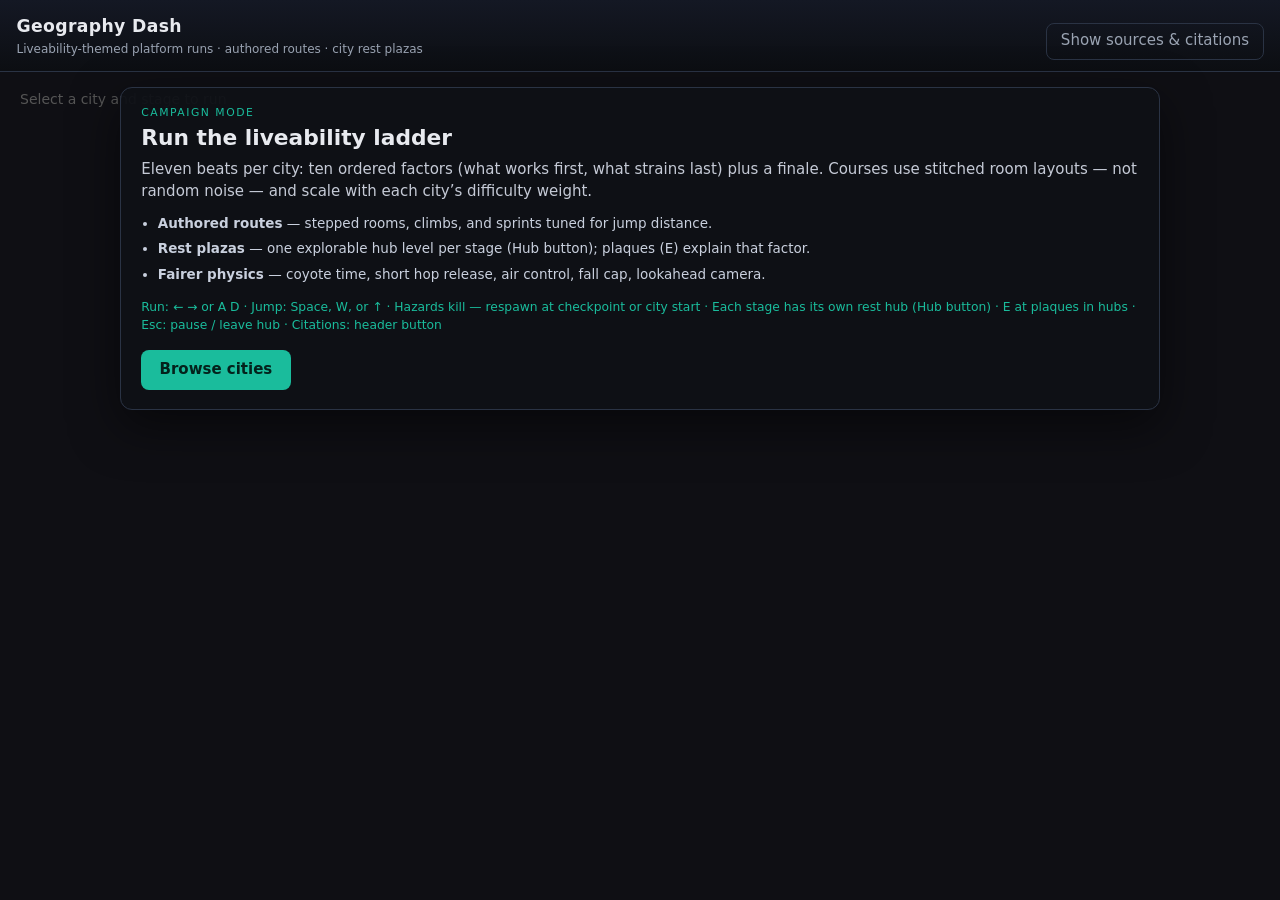
==== index.html @ f78d0ac2 "Geography Dash!" ====
<!DOCTYPE html>
<html lang="en">
  <head>
    <meta charset="utf-8" />
    <meta name="viewport" content="width=device-width, initial-scale=1" />
    <title>Geography Dash</title>
    <link rel="stylesheet" href="css/style.css" />
  </head>
  <body>
    <div id="app">
      <header class="top-bar">
        <div class="brand-block">
          <h1 class="logo">Geography Dash</h1>
          <p class="tagline">Liveability-themed platform runs · authored routes · city rest plazas</p>
        </div>
        <div class="top-actions">
          <button type="button" id="btn-citations" class="btn btn-ghost" aria-expanded="false">
            Show sources &amp; citations
          </button>
        </div>
      </header>

      <main id="main">
        <div id="canvas-wrap">
          <canvas id="game" aria-label="Geography Dash game canvas"></canvas>
        </div>

        <div id="overlay" class="overlay" aria-live="polite">
          <section id="screen-title" class="panel screen menu-shell menu-title">
            <div class="menu-hero">
              <p class="eyebrow">Campaign mode</p>
              <h2>Run the liveability ladder</h2>
              <p class="lede">
                Eleven beats per city: ten ordered factors (what works first, what strains last) plus a finale.
                Courses use stitched room layouts — not random noise — and scale with each city’s difficulty weight.
              </p>
            </div>
            <ul class="feature-grid">
              <li><strong>Authored routes</strong> — stepped rooms, climbs, and sprints tuned for jump distance.</li>
              <li><strong>Rest plazas</strong> — one explorable hub level per stage (Hub button); plaques (E) explain that factor.</li>
              <li><strong>Fairer physics</strong> — coyote time, short hop release, air control, fall cap, lookahead camera.</li>
            </ul>
            <p class="hint-controls" id="hint-controls"></p>
            <div class="menu-footer-actions">
              <button type="button" id="btn-start" class="btn btn-primary btn-lg">Browse cities</button>
            </div>
          </section>

          <section id="screen-cities" class="panel screen menu-shell menu-cities hidden" hidden>
            <header class="menu-section-head">
              <h2>Campaign atlas</h2>
              <p class="menu-sub">Pick a city to inspect stages, liveability band, and route intensity.</p>
            </header>
            <div id="city-cards" class="city-cards"></div>
            <button type="button" class="btn btn-ghost back-btn" data-back="title">← Title</button>
          </section>

          <section id="screen-city" class="panel screen menu-shell menu-city hidden" hidden>
            <div class="city-menu-grid">
              <aside class="city-aside">
                <div id="city-ribbon" class="city-ribbon" aria-hidden="true"></div>
                <h2 id="city-title" class="city-title"></h2>
                <p id="city-meta" class="city-meta"></p>
                <p id="city-blurb" class="city-blurb"></p>
                <dl class="city-stat-dl">
                  <div><dt>Liveability band</dt><dd id="city-stat-live"></dd></div>
                  <div><dt>Route intensity</dt><dd id="city-stat-diff"></dd></div>
                  <div><dt>Campaign length</dt><dd>11 stages / city</dd></div>
                </dl>
                <div class="aside-actions">
                  <label class="toggle toggle-block">
                    <input type="checkbox" id="opt-checkpoints" checked />
                    <span>Between-stage checkpoints (off = one death restarts the whole city run)</span>
                  </label>
                  <button type="button" id="btn-city-hub" class="btn btn-secondary btn-block">Enter rest hub plaza</button>
                </div>
                <button type="button" class="btn btn-ghost back-btn" data-back="cities">← All cities</button>
              </aside>
              <div class="city-main">
                <header class="menu-section-head">
                  <h3>Stage manifest</h3>
                  <p class="menu-sub">Select a row to preview factor framing. Play launches the authored course.</p>
                </header>
                <div class="stage-split">
                  <div class="stage-table-wrap">
                    <table class="stage-table" aria-label="Stages for this city">
                      <thead>
                        <tr>
                          <th>#</th>
                          <th>Factor</th>
                          <th>Score</th>
                          <th></th>
                        </tr>
                      </thead>
                      <tbody id="stage-table-body"></tbody>
                    </table>
                  </div>
                  <aside id="stage-detail" class="stage-detail" aria-live="polite">
                    <p class="stage-detail-placeholder" id="stage-detail-placeholder">Select a stage for strengths, weaknesses, and hazard theme.</p>
                    <div id="stage-detail-content" class="stage-detail-content hidden" hidden>
                      <p class="detail-kicker" id="detail-kicker"></p>
                      <h4 id="detail-title"></h4>
                      <p class="detail-score" id="detail-score"></p>
                      <div class="detail-sw">
                        <p><strong>Strengths</strong> <span id="detail-str"></span></p>
                        <p><strong>Pressure</strong> <span id="detail-weak"></span></p>
                      </div>
                      <p class="detail-theme" id="detail-theme"></p>
                      <div class="detail-actions">
                        <button type="button" class="btn btn-primary" id="btn-detail-play">Play this stage</button>
                        <button type="button" class="btn btn-secondary" id="btn-detail-hub">Hub only</button>
                      </div>
                    </div>
                  </aside>
                </div>
              </div>
            </div>
          </section>

          <section id="screen-pause" class="panel screen hidden floating modal-floating" hidden>
            <p class="modal-kicker">Suspended run</p>
            <h2>Paused</h2>
            <p class="modal-note">Take a breath — physics and hazards freeze until you resume.</p>
            <div class="row-actions">
              <button type="button" id="btn-resume" class="btn btn-primary">Resume</button>
              <button type="button" id="btn-quit-stage" class="btn btn-ghost">Quit to stage list</button>
            </div>
          </section>

          <section id="screen-win" class="panel screen hidden floating modal-floating" hidden>
            <p class="modal-kicker">Sector clear</p>
            <h2>Stage complete</h2>
            <p id="win-summary" class="win-summary"></p>
            <div class="row-actions">
              <button type="button" id="btn-next-stage" class="btn btn-primary">Next stage</button>
              <button type="button" id="btn-win-hub" class="btn btn-secondary">Rest hub</button>
              <button type="button" id="btn-win-stages" class="btn btn-ghost">Stage list</button>
            </div>
          </section>

          <div id="hud" class="hud hidden" hidden>
            <span id="hud-city"></span>
            <span id="hud-stage"></span>
            <span class="hud-spacer"></span>
            <span id="hud-check" class="hud-note"></span>
            <button type="button" id="btn-pause" class="btn btn-tiny">Esc pause</button>
          </div>

          <aside id="hub-readout" class="hub-readout hidden" hidden aria-live="polite">
            <h3 id="hub-readout-title"></h3>
            <p id="hub-readout-body"></p>
            <button type="button" id="hub-readout-close" class="btn btn-primary">Continue exploring</button>
          </aside>
        </div>
      </main>

      <footer id="citations-footer" class="citations-footer hidden" hidden>
        <h3>Sources &amp; citations</h3>
        <p class="cite-note">
          Ratings and stage ordering in this prototype reflect the designer brief; consult the sources below for
          methodological context.
        </p>
        <ul id="citations-list" class="citations-list"></ul>
      </footer>
    </div>

    <div id="modal-hub" class="modal hidden" role="dialog" aria-modal="true" aria-labelledby="hub-heading" hidden>
      <div class="modal-card">
        <h2 id="hub-heading">Rest hub</h2>
        <p id="hub-sub" class="meta"></p>
        <p class="hub-help">Click an object to read how it connects to liveability and sustainability in this city.</p>
        <ul id="hub-objects" class="hub-objects"></ul>
        <article id="hub-detail" class="hub-detail hidden" hidden>
          <h3 id="hub-detail-title"></h3>
          <p id="hub-detail-body"></p>
          <button type="button" id="hub-detail-close" class="btn btn-ghost">Close detail</button>
        </article>
        <button type="button" id="hub-close" class="btn btn-primary">Close hub</button>
      </div>
    </div>

    <script>
      // Optional spritesheet: add assets/spritesheet.png (+ optional JSON manifest), then uncomment:
      // window.GD_SPRITE_ATLAS = { imageUrl: "assets/spritesheet.png", manifestUrl: "assets/spritesheet.json" };
    </script>
    <script src="js/data.js?v=12"></script>
    <script src="js/deco/core.js?v=12"></script>
    <script src="js/deco/primitives.js?v=12"></script>
    <script src="js/deco/buildings.js?v=12"></script>
    <script src="js/deco/stageThemes.js?v=12"></script>
    <script src="js/deco/player.js?v=12"></script>
    <script src="js/deco/hazards.js?v=12"></script>
    <script src="js/deco/ambient.js?v=12"></script>
    <script src="js/deco/props.js?v=12"></script>
    <script src="js/deco/particles.js?v=12"></script>
    <script src="js/deco/foreground.js?v=12"></script>
    <script src="js/deco/citySkylines.js?v=12"></script>
    <script src="js/deco/stageScatter.js?v=12"></script>
    <script src="js/deco/platforms.js?v=12"></script>
    <script src="js/deco/index.js?v=12"></script>
    <script src="js/sprites.js?v=12"></script>
    <script src="js/cityBackgrounds.js?v=12"></script>
    <script src="js/hubLevels.js?v=12"></script>
    <script src="js/levelTemplates.js?v=12"></script>
    <script src="js/game.js?v=12"></script>
    <script src="js/main.js?v=12"></script>
  </body>
</html>
---- css/style.css ----
*,
*::before,
*::after {
  box-sizing: border-box;
}

:root {
  --bg: #0c0e12;
  --panel: #161a22;
  --panel-border: #2a3344;
  --text: #e8eaef;
  --muted: #9aa3b2;
  --accent: #1abc9c;
  --danger: #e74c3c;
  --header-h: auto;
}

html,
body {
  margin: 0;
  min-height: 100%;
  height: 100%;
  background: var(--bg);
  color: var(--text);
  font-family: "Segoe UI", system-ui, -apple-system, sans-serif;
  font-size: 15px;
  line-height: 1.45;
}

#app {
  min-height: 100%;
  display: flex;
  flex-direction: column;
}

.top-bar {
  flex-shrink: 0;
  padding: 0.75rem 1.1rem;
  border-bottom: 1px solid var(--panel-border);
  background: linear-gradient(180deg, #141824, #0c0e12);
  display: flex;
  flex-wrap: wrap;
  align-items: center;
  gap: 0.75rem 1.25rem;
}

.brand-block {
  display: flex;
  flex-direction: column;
  gap: 0.15rem;
  min-width: 0;
}

.logo {
  margin: 0;
  font-size: 1.15rem;
  font-weight: 700;
  letter-spacing: 0.02em;
}

.tagline {
  margin: 0;
  color: var(--muted);
  font-size: 0.8rem;
  max-width: 52rem;
  line-height: 1.35;
}

.top-actions {
  margin-left: auto;
}

#main {
  flex: 1;
  min-height: 0;
  display: flex;
  flex-direction: column;
  position: relative;
}

#canvas-wrap {
  flex: 1;
  min-height: 200px;
  position: relative;
  background: #000;
}

.hub-readout {
  position: absolute;
  left: 0.5rem;
  right: 0.5rem;
  bottom: 0.5rem;
  max-height: 42%;
  overflow-y: auto;
  padding: 0.75rem 1rem;
  background: rgba(12, 14, 18, 0.94);
  border: 1px solid var(--panel-border);
  border-radius: 10px;
  box-shadow: 0 -6px 28px rgba(0, 0, 0, 0.45);
  z-index: 25;
  pointer-events: auto;
}

.hub-readout h3 {
  margin: 0 0 0.35rem;
  font-size: 1rem;
  color: var(--accent);
}

.hub-readout p {
  margin: 0 0 0.65rem;
  font-size: 0.9rem;
  color: #d5dbe8;
}

.hub-readout .btn {
  width: 100%;
}

#game {
  display: block;
  width: 100%;
  height: 100%;
  image-rendering: pixelated;
  image-rendering: crisp-edges;
}

.overlay {
  position: absolute;
  inset: 0;
  pointer-events: none;
  display: flex;
  align-items: stretch;
  justify-content: center;
}

.overlay .panel,
.overlay .hud,
.overlay .floating {
  pointer-events: auto;
}

.panel {
  background: rgba(14, 16, 22, 0.94);
  border: 1px solid var(--panel-border);
  border-radius: 12px;
  padding: 1.1rem 1.35rem 1.25rem;
  max-width: 46rem;
  width: calc(100% - 2rem);
  margin: 1rem auto;
  box-shadow: 0 16px 48px rgba(0, 0, 0, 0.5);
  overflow-y: auto;
  max-height: calc(100% - 2rem);
}

.menu-shell {
  max-width: min(1040px, calc(100% - 1.5rem));
  width: calc(100% - 1.5rem);
}

.panel.screen:not(.hidden) {
  align-self: flex-start;
}

.panel.floating {
  align-self: center;
  margin: auto 1rem;
}

.screen.hidden,
.hidden[hidden] {
  display: none !important;
}

.hidden:not([hidden]) {
  display: none !important;
}

h2 {
  margin: 0 0 0.5rem;
  font-size: 1.25rem;
}

h3 {
  margin: 1rem 0 0.35rem;
  font-size: 1rem;
}

.lede {
  color: #c5cad6;
  margin: 0 0 0.75rem;
}

.meta {
  color: var(--muted);
  font-size: 0.9rem;
  margin: 0 0 0.5rem;
}

.hint-controls {
  font-size: 0.82rem;
  color: var(--accent);
  margin: 0 0 1rem;
}

.btn {
  font: inherit;
  cursor: pointer;
  border-radius: 8px;
  border: 1px solid transparent;
  padding: 0.45rem 0.9rem;
}

.btn-primary {
  background: var(--accent);
  color: #04221c;
  font-weight: 600;
}

.btn-primary:hover {
  filter: brightness(1.06);
}

.btn-secondary {
  background: #2c3e50;
  color: var(--text);
  border-color: #3d566e;
}

.btn-secondary:hover {
  background: #34495e;
}

.btn-ghost {
  background: transparent;
  color: var(--muted);
  border-color: var(--panel-border);
  margin-top: 0.75rem;
}

.btn-ghost:hover {
  color: var(--text);
  border-color: var(--muted);
}

.btn-tiny {
  font-size: 0.75rem;
  padding: 0.2rem 0.45rem;
  background: rgba(0, 0, 0, 0.35);
  color: var(--text);
  border: 1px solid var(--panel-border);
}

.city-cards {
  display: grid;
  gap: 0.75rem;
  margin: 0.75rem 0 1.25rem;
}

@media (min-width: 640px) {
  .city-cards {
    grid-template-columns: repeat(2, 1fr);
  }
}

@media (min-width: 1100px) {
  .city-cards {
    grid-template-columns: repeat(3, 1fr);
  }
}

.city-card {
  text-align: left;
  padding: 0.75rem 0.9rem 0.85rem;
  border-radius: 10px;
  border: 1px solid var(--panel-border);
  border-left: 4px solid var(--city-accent, var(--accent));
  background: linear-gradient(135deg, rgba(22, 26, 34, 0.98), rgba(18, 20, 28, 0.95));
  color: var(--text);
  cursor: pointer;
  display: flex;
  flex-direction: column;
  gap: 0.2rem;
  transition: border-color 0.15s, transform 0.12s;
}

.city-card:hover {
  border-color: var(--city-accent, var(--accent));
  transform: translateY(-2px);
}

.city-card-kicker {
  font-size: 0.68rem;
  text-transform: uppercase;
  letter-spacing: 0.12em;
  color: var(--muted);
}

.city-card .live {
  font-size: 0.82rem;
  color: #b8c0d0;
}

.city-card .diff {
  font-size: 0.75rem;
  color: var(--city-accent, var(--accent));
}

.row-actions {
  display: flex;
  flex-wrap: wrap;
  gap: 0.5rem;
  margin: 0.5rem 0;
}

.menu-hero .eyebrow {
  font-size: 0.72rem;
  text-transform: uppercase;
  letter-spacing: 0.14em;
  color: var(--accent);
  margin: 0 0 0.35rem;
}

.menu-hero h2 {
  font-size: 1.45rem;
  margin: 0 0 0.5rem;
  line-height: 1.2;
}

.feature-grid {
  margin: 0.75rem 0 1rem;
  padding-left: 1.1rem;
  color: #c9d0de;
  font-size: 0.9rem;
  display: flex;
  flex-direction: column;
  gap: 0.4rem;
}

.menu-footer-actions {
  margin-top: 0.5rem;
}

.btn-lg {
  padding: 0.55rem 1.15rem;
  font-size: 1rem;
}

.menu-section-head h2,
.menu-section-head h3 {
  margin: 0 0 0.25rem;
}

.menu-sub {
  margin: 0 0 0.75rem;
  color: var(--muted);
  font-size: 0.88rem;
}

.city-menu-grid {
  display: grid;
  grid-template-columns: minmax(220px, 280px) 1fr;
  gap: 1.25rem;
  align-items: start;
}

@media (max-width: 820px) {
  .city-menu-grid {
    grid-template-columns: 1fr;
  }
}

.city-ribbon {
  height: 4px;
  border-radius: 4px;
  margin-bottom: 0.65rem;
}

.city-title {
  margin: 0 0 0.35rem;
  font-size: 1.35rem;
}

.city-meta {
  color: var(--accent);
  font-weight: 600;
  margin: 0 0 0.5rem;
  font-size: 0.95rem;
}

.city-blurb {
  margin: 0 0 0.85rem;
  color: #c5cad6;
  font-size: 0.88rem;
  line-height: 1.45;
}

.city-stat-dl {
  margin: 0 0 1rem;
  padding: 0.65rem 0.75rem;
  border-radius: 8px;
  background: rgba(0, 0, 0, 0.25);
  border: 1px solid var(--panel-border);
  font-size: 0.82rem;
}

.city-stat-dl div {
  display: flex;
  justify-content: space-between;
  gap: 0.75rem;
  padding: 0.25rem 0;
  border-bottom: 1px solid rgba(255, 255, 255, 0.06);
}

.city-stat-dl div:last-child {
  border-bottom: 0;
}

.city-stat-dl dt {
  color: var(--muted);
  font-weight: 500;
}

.city-stat-dl dd {
  margin: 0;
  text-align: right;
  color: #dfe6ec;
}

.aside-actions {
  display: flex;
  flex-direction: column;
  gap: 0.65rem;
  margin-bottom: 0.75rem;
}

.toggle {
  display: flex;
  gap: 0.5rem;
  align-items: flex-start;
  font-size: 0.88rem;
  color: var(--muted);
  cursor: pointer;
}

.toggle input {
  margin-top: 0.2rem;
}

.toggle-block {
  width: 100%;
}

.btn-block {
  width: 100%;
}

.stage-split {
  display: grid;
  grid-template-columns: minmax(0, 1.1fr) minmax(240px, 0.95fr);
  gap: 1rem;
  align-items: start;
}

@media (max-width: 900px) {
  .stage-split {
    grid-template-columns: 1fr;
  }
}

.stage-table-wrap {
  border: 1px solid var(--panel-border);
  border-radius: 10px;
  overflow: auto;
  max-height: min(52vh, 420px);
  background: rgba(0, 0, 0, 0.2);
}

.stage-table {
  width: 100%;
  border-collapse: collapse;
  font-size: 0.86rem;
}

.stage-table th,
.stage-table td {
  padding: 0.45rem 0.55rem;
  text-align: left;
  border-bottom: 1px solid rgba(255, 255, 255, 0.06);
  vertical-align: middle;
}

.stage-table th {
  color: var(--muted);
  font-weight: 600;
  font-size: 0.72rem;
  text-transform: uppercase;
  letter-spacing: 0.06em;
  background: rgba(0, 0, 0, 0.25);
}

.stage-table tbody tr {
  cursor: pointer;
  transition: background 0.12s;
}

.stage-table tbody tr:hover {
  background: rgba(255, 255, 255, 0.04);
}

.stage-table tbody tr.is-selected {
  background: rgba(26, 188, 156, 0.09);
  box-shadow: inset 3px 0 0 var(--city-accent, var(--accent));
}

.stage-actions {
  white-space: nowrap;
  text-align: right;
}

.btn-compact {
  padding: 0.22rem 0.45rem;
  font-size: 0.78rem;
}

.stage-detail {
  border: 1px solid var(--panel-border);
  border-radius: 10px;
  padding: 0.75rem 0.9rem;
  background: rgba(0, 0, 0, 0.22);
  min-height: 12rem;
}

.stage-detail-placeholder {
  margin: 0;
  color: var(--muted);
  font-size: 0.88rem;
}

.stage-detail-content h4 {
  margin: 0.25rem 0 0.35rem;
  font-size: 1.05rem;
}

.detail-kicker {
  margin: 0;
  font-size: 0.72rem;
  text-transform: uppercase;
  letter-spacing: 0.1em;
  color: var(--muted);
}

.detail-score {
  margin: 0 0 0.5rem;
  color: var(--accent);
  font-weight: 600;
}

.detail-sw {
  font-size: 0.86rem;
  color: #d5dbe8;
  line-height: 1.45;
  margin-bottom: 0.5rem;
}

.detail-theme {
  font-size: 0.82rem;
  color: var(--muted);
  margin: 0 0 0.75rem;
}

.detail-actions {
  display: flex;
  flex-wrap: wrap;
  gap: 0.45rem;
}

.modal-floating .modal-kicker {
  margin: 0 0 0.25rem;
  font-size: 0.72rem;
  text-transform: uppercase;
  letter-spacing: 0.1em;
  color: var(--muted);
}

.modal-note,
.win-summary {
  margin: 0 0 0.75rem;
  color: #c9d0de;
  font-size: 0.9rem;
  line-height: 1.45;
}

.badge-boss {
  font-size: 0.65rem;
  text-transform: uppercase;
  letter-spacing: 0.06em;
  color: var(--danger);
  border: 1px solid var(--danger);
  padding: 0.08rem 0.32rem;
  border-radius: 4px;
  margin-left: 0.25rem;
  vertical-align: middle;
}

.hud {
  position: absolute;
  top: 0.35rem;
  left: 0.35rem;
  right: 0.35rem;
  display: flex;
  flex-wrap: wrap;
  align-items: center;
  gap: 0.35rem 0.75rem;
  padding: 0.25rem 0.5rem;
  background: rgba(0, 0, 0, 0.5);
  border: 1px solid var(--panel-border);
  border-radius: 6px;
  font-size: 0.78rem;
  color: #dfe6e9;
}

.hud-spacer {
  flex: 1;
}

.hud-note {
  color: var(--muted);
  font-size: 0.72rem;
}

.citations-footer {
  flex-shrink: 0;
  padding: 0.75rem 1rem 1rem;
  border-top: 1px solid var(--panel-border);
  background: #0a0c10;
  max-height: 38vh;
  overflow-y: auto;
}

.citations-footer h3 {
  margin-top: 0;
}

.cite-note {
  font-size: 0.82rem;
  color: var(--muted);
  margin: 0 0 0.5rem;
}

.citations-list {
  margin: 0;
  padding-left: 1.1rem;
  font-size: 0.85rem;
}

.citations-list a {
  color: var(--accent);
}

.modal {
  position: fixed;
  inset: 0;
  background: rgba(0, 0, 0, 0.65);
  display: flex;
  align-items: center;
  justify-content: center;
  padding: 1rem;
  z-index: 50;
}

.modal.hidden {
  display: none;
}

.modal-card {
  background: var(--panel);
  border: 1px solid var(--panel-border);
  border-radius: 12px;
  padding: 1rem 1.15rem;
  max-width: 32rem;
  width: 100%;
  max-height: min(86vh, 640px);
  overflow-y: auto;
}

.hub-help {
  font-size: 0.85rem;
  color: var(--muted);
  margin: 0 0 0.75rem;
}

.hub-objects {
  list-style: none;
  padding: 0;
  margin: 0 0 0.75rem;
  display: flex;
  flex-direction: column;
  gap: 0.35rem;
}

.hub-objects button {
  width: 100%;
  text-align: left;
  padding: 0.5rem 0.65rem;
  border-radius: 8px;
  border: 1px solid var(--panel-border);
  background: #1e2430;
  color: var(--text);
  font: inherit;
  cursor: pointer;
}

.hub-objects button:hover {
  border-color: var(--accent);
}

.hub-detail {
  padding: 0.65rem 0;
  border-top: 1px solid var(--panel-border);
  margin-bottom: 0.5rem;
}

.hub-detail h3 {
  margin-top: 0;
}

.back-btn {
  display: inline-block;
}

/* ── Progression: locked / done city cards ──────────────────────────────── */
.city-card--locked {
  opacity: 0.52;
  cursor: not-allowed;
  filter: grayscale(0.4);
}
.city-card--locked:hover {
  transform: none;
  border-color: var(--panel-border);
}
.city-card--done {
  border-left-color: var(--accent) !important;
  box-shadow: 0 0 0 1px rgba(26, 188, 156, 0.28);
}
.lock-hint {
  font-size: 0.72rem;
  color: var(--danger);
  margin-top: 0.15rem;
  display: block;
}
.done-icon {
  color: var(--accent);
  font-weight: 700;
  margin-left: 0.2rem;
}
.lock-icon {
  margin-left: 0.2rem;
}

/* ── Progression: locked / done stage rows ──────────────────────────────── */
.stage-row--locked {
  opacity: 0.48;
  cursor: default;
}
.stage-row--locked:hover {
  background: none !important;
}
.stage-row--done td:first-child {
  color: var(--accent);
}

/* ── Hub readout valence colouring ──────────────────────────────────────── */
.hub-readout--good {
  border-color: rgba(46, 204, 113, 0.45);
  background: rgba(12, 14, 18, 0.97);
}
.hub-readout--good h3 {
  color: #2ecc71;
}
.hub-readout--bad {
  border-color: rgba(231, 76, 60, 0.45);
  background: rgba(12, 14, 18, 0.97);
}
.hub-readout--bad h3 {
  color: #e74c3c;
}
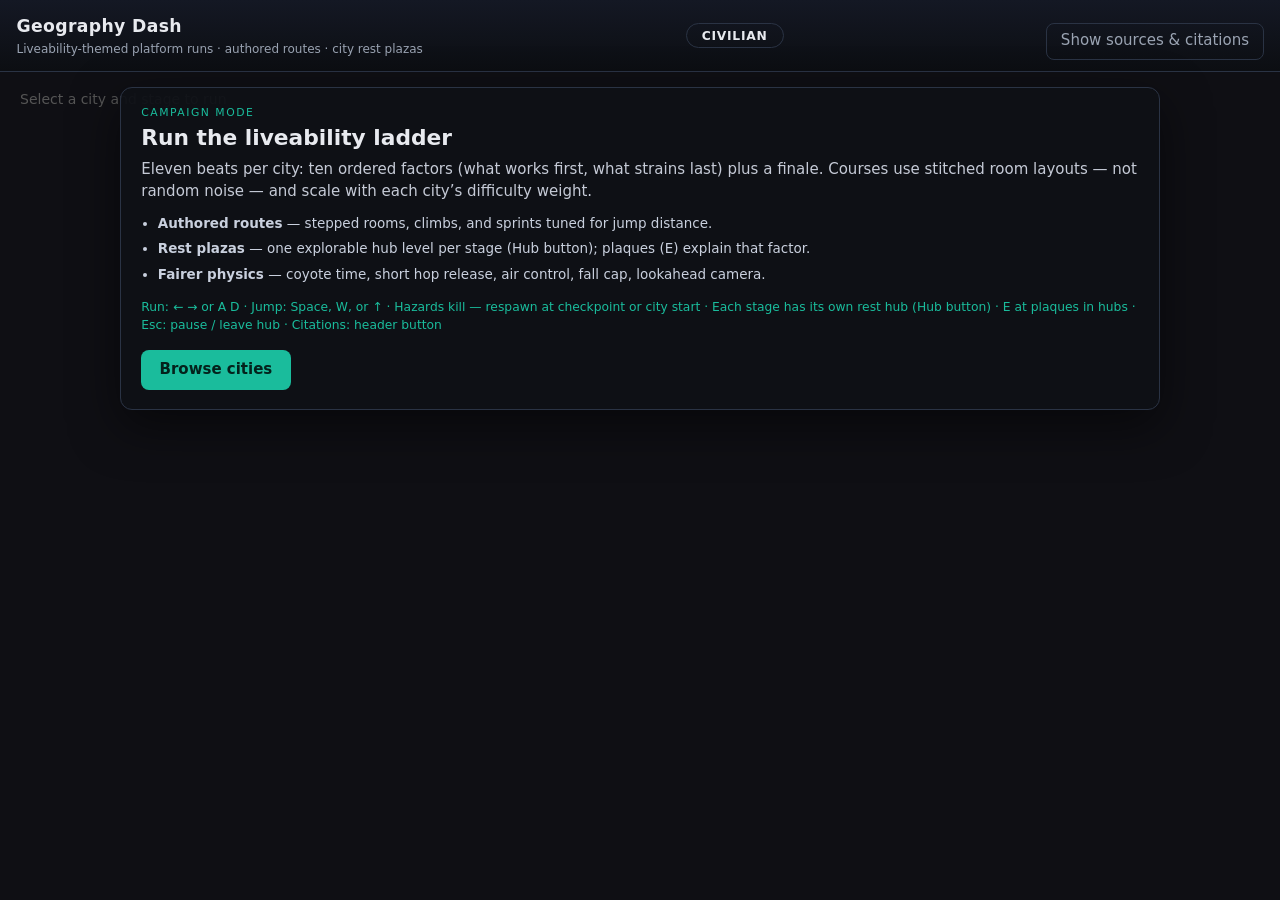
==== commit 665fa0b6: "minor adjustment" ====
--- a/index.html
+++ b/index.html
@@ -13,6 +13,14 @@
           <h1 class="logo">Geography Dash</h1>
           <p class="tagline">Liveability-themed platform runs · authored routes · city rest plazas</p>
         </div>
+
+        <div id="title-badge-wrap" class="title-badge-wrap">
+          <button type="button" id="title-badge-btn" class="title-btn">Civilian</button>
+          <div id="title-tooltip" class="title-tooltip" hidden>
+            <p id="title-tooltip-text" class="title-tooltip-text"></p>
+          </div>
+        </div>
+
         <div class="top-actions">
           <button type="button" id="btn-citations" class="btn btn-ghost" aria-expanded="false">
             Show sources &amp; citations
@@ -183,26 +191,27 @@
       // Optional spritesheet: add assets/spritesheet.png (+ optional JSON manifest), then uncomment:
       // window.GD_SPRITE_ATLAS = { imageUrl: "assets/spritesheet.png", manifestUrl: "assets/spritesheet.json" };
     </script>
-    <script src="js/data.js?v=12"></script>
-    <script src="js/deco/core.js?v=12"></script>
-    <script src="js/deco/primitives.js?v=12"></script>
-    <script src="js/deco/buildings.js?v=12"></script>
-    <script src="js/deco/stageThemes.js?v=12"></script>
-    <script src="js/deco/player.js?v=12"></script>
-    <script src="js/deco/hazards.js?v=12"></script>
-    <script src="js/deco/ambient.js?v=12"></script>
-    <script src="js/deco/props.js?v=12"></script>
-    <script src="js/deco/particles.js?v=12"></script>
-    <script src="js/deco/foreground.js?v=12"></script>
-    <script src="js/deco/citySkylines.js?v=12"></script>
-    <script src="js/deco/stageScatter.js?v=12"></script>
-    <script src="js/deco/platforms.js?v=12"></script>
-    <script src="js/deco/index.js?v=12"></script>
-    <script src="js/sprites.js?v=12"></script>
-    <script src="js/cityBackgrounds.js?v=12"></script>
-    <script src="js/hubLevels.js?v=12"></script>
-    <script src="js/levelTemplates.js?v=12"></script>
-    <script src="js/game.js?v=12"></script>
-    <script src="js/main.js?v=12"></script>
+    <script src="js/data.js?v=13"></script>
+    <script src="js/citations.js?v=13"></script>
+    <script src="js/deco/core.js?v=13"></script>
+    <script src="js/deco/primitives.js?v=13"></script>
+    <script src="js/deco/buildings.js?v=13"></script>
+    <script src="js/deco/stageThemes.js?v=13"></script>
+    <script src="js/deco/player.js?v=13"></script>
+    <script src="js/deco/hazards.js?v=13"></script>
+    <script src="js/deco/ambient.js?v=13"></script>
+    <script src="js/deco/props.js?v=13"></script>
+    <script src="js/deco/particles.js?v=13"></script>
+    <script src="js/deco/foreground.js?v=13"></script>
+    <script src="js/deco/citySkylines.js?v=13"></script>
+    <script src="js/deco/stageScatter.js?v=13"></script>
+    <script src="js/deco/platforms.js?v=13"></script>
+    <script src="js/deco/index.js?v=13"></script>
+    <script src="js/sprites.js?v=13"></script>
+    <script src="js/cityBackgrounds.js?v=13"></script>
+    <script src="js/hubLevels.js?v=13"></script>
+    <script src="js/levelTemplates.js?v=13"></script>
+    <script src="js/game.js?v=13"></script>
+    <script src="js/main.js?v=13"></script>
   </body>
 </html>
--- a/css/style.css
+++ b/css/style.css
@@ -42,6 +42,7 @@
   flex-wrap: wrap;
   align-items: center;
   gap: 0.75rem 1.25rem;
+  position: relative;
 }
 
 .brand-block {
@@ -648,14 +649,91 @@
   margin: 0 0 0.5rem;
 }
 
+/* ── APA citations ────────────────────────────────────────────────────────── */
 .citations-list {
   margin: 0;
-  padding-left: 1.1rem;
-  font-size: 0.85rem;
+  padding-left: 2.5rem;
+  font-size: 0.83rem;
+  line-height: 1.6;
+  list-style: none;
+}
+
+.citations-list li {
+  text-indent: -2.5rem;
+  margin-bottom: 0.55rem;
+}
+
+.apa-cite {
+  font-family: inherit;
+  color: var(--text);
+}
+
+.apa-cite em {
+  font-style: italic;
 }
 
 .citations-list a {
   color: var(--accent);
+  word-break: break-all;
+}
+
+/* ── Player title badge ───────────────────────────────────────────────────── */
+.title-badge-wrap {
+  position: relative;
+  display: flex;
+  flex-direction: column;
+  align-items: center;
+  /* Grow to fill the space between brand and top-actions */
+  flex: 1;
+  min-width: 0;
+}
+
+.title-btn {
+  background: transparent;
+  border: 1px solid var(--panel-border);
+  border-radius: 999px;
+  color: var(--text);
+  cursor: pointer;
+  font-family: inherit;
+  font-size: 0.82rem;
+  font-weight: 600;
+  letter-spacing: 0.06em;
+  padding: 0.3rem 1rem;
+  text-transform: uppercase;
+  transition: background 0.15s, border-color 0.15s, color 0.15s;
+  white-space: nowrap;
+}
+
+.title-btn:hover,
+.title-btn:focus-visible {
+  background: rgba(255, 255, 255, 0.07);
+  border-color: var(--accent);
+  color: var(--accent);
+  outline: none;
+}
+
+.title-tooltip {
+  position: absolute;
+  top: calc(100% + 6px);
+  left: 50%;
+  transform: translateX(-50%);
+  background: #1b2030;
+  border: 1px solid var(--panel-border);
+  border-radius: 6px;
+  box-shadow: 0 6px 24px rgba(0, 0, 0, 0.5);
+  color: var(--text);
+  font-size: 0.82rem;
+  line-height: 1.55;
+  max-width: 340px;
+  padding: 0.65rem 0.85rem;
+  pointer-events: none;
+  white-space: normal;
+  width: max-content;
+  z-index: 200;
+}
+
+.title-tooltip-text {
+  margin: 0;
 }
 
 .modal {
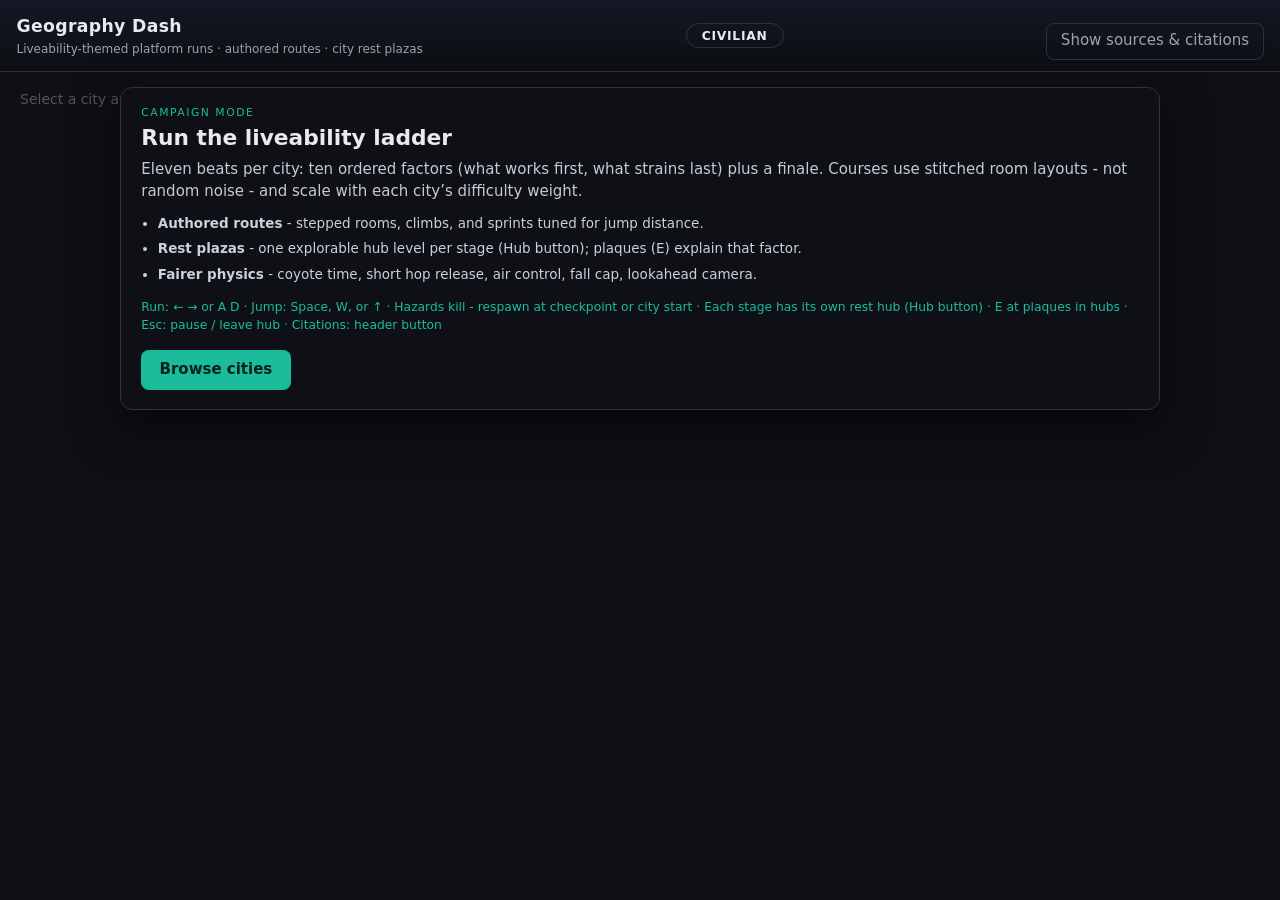
==== commit 00d5275d: "minor adjustment" ====
--- a/index.html
+++ b/index.html
@@ -1,4 +1,4 @@
-<!DOCTYPE html>
+﻿<!DOCTYPE html>
 <html lang="en">
   <head>
     <meta charset="utf-8" />
@@ -40,13 +40,13 @@
               <h2>Run the liveability ladder</h2>
               <p class="lede">
                 Eleven beats per city: ten ordered factors (what works first, what strains last) plus a finale.
-                Courses use stitched room layouts — not random noise — and scale with each city’s difficulty weight.
+                Courses use stitched room layouts - not random noise - and scale with each city’s difficulty weight.
               </p>
             </div>
             <ul class="feature-grid">
-              <li><strong>Authored routes</strong> — stepped rooms, climbs, and sprints tuned for jump distance.</li>
-              <li><strong>Rest plazas</strong> — one explorable hub level per stage (Hub button); plaques (E) explain that factor.</li>
-              <li><strong>Fairer physics</strong> — coyote time, short hop release, air control, fall cap, lookahead camera.</li>
+              <li><strong>Authored routes</strong> - stepped rooms, climbs, and sprints tuned for jump distance.</li>
+              <li><strong>Rest plazas</strong> - one explorable hub level per stage (Hub button); plaques (E) explain that factor.</li>
+              <li><strong>Fairer physics</strong> - coyote time, short hop release, air control, fall cap, lookahead camera.</li>
             </ul>
             <p class="hint-controls" id="hint-controls"></p>
             <div class="menu-footer-actions">
@@ -128,7 +128,7 @@
           <section id="screen-pause" class="panel screen hidden floating modal-floating" hidden>
             <p class="modal-kicker">Suspended run</p>
             <h2>Paused</h2>
-            <p class="modal-note">Take a breath — physics and hazards freeze until you resume.</p>
+            <p class="modal-note">Take a breath - physics and hazards freeze until you resume.</p>
             <div class="row-actions">
               <button type="button" id="btn-resume" class="btn btn-primary">Resume</button>
               <button type="button" id="btn-quit-stage" class="btn btn-ghost">Quit to stage list</button>
@@ -191,27 +191,27 @@
       // Optional spritesheet: add assets/spritesheet.png (+ optional JSON manifest), then uncomment:
       // window.GD_SPRITE_ATLAS = { imageUrl: "assets/spritesheet.png", manifestUrl: "assets/spritesheet.json" };
     </script>
-    <script src="js/data.js?v=13"></script>
-    <script src="js/citations.js?v=13"></script>
-    <script src="js/deco/core.js?v=13"></script>
-    <script src="js/deco/primitives.js?v=13"></script>
-    <script src="js/deco/buildings.js?v=13"></script>
-    <script src="js/deco/stageThemes.js?v=13"></script>
-    <script src="js/deco/player.js?v=13"></script>
-    <script src="js/deco/hazards.js?v=13"></script>
-    <script src="js/deco/ambient.js?v=13"></script>
-    <script src="js/deco/props.js?v=13"></script>
-    <script src="js/deco/particles.js?v=13"></script>
-    <script src="js/deco/foreground.js?v=13"></script>
-    <script src="js/deco/citySkylines.js?v=13"></script>
-    <script src="js/deco/stageScatter.js?v=13"></script>
-    <script src="js/deco/platforms.js?v=13"></script>
-    <script src="js/deco/index.js?v=13"></script>
-    <script src="js/sprites.js?v=13"></script>
-    <script src="js/cityBackgrounds.js?v=13"></script>
-    <script src="js/hubLevels.js?v=13"></script>
-    <script src="js/levelTemplates.js?v=13"></script>
-    <script src="js/game.js?v=13"></script>
-    <script src="js/main.js?v=13"></script>
+    <script src="js/data.js?v=16"></script>
+    <script src="js/citations.js?v=16"></script>
+    <script src="js/deco/core.js?v=16"></script>
+    <script src="js/deco/primitives.js?v=16"></script>
+    <script src="js/deco/buildings.js?v=16"></script>
+    <script src="js/deco/stageThemes.js?v=16"></script>
+    <script src="js/deco/player.js?v=16"></script>
+    <script src="js/deco/hazards.js?v=16"></script>
+    <script src="js/deco/ambient.js?v=16"></script>
+    <script src="js/deco/props.js?v=16"></script>
+    <script src="js/deco/particles.js?v=16"></script>
+    <script src="js/deco/foreground.js?v=16"></script>
+    <script src="js/deco/citySkylines.js?v=16"></script>
+    <script src="js/deco/stageScatter.js?v=16"></script>
+    <script src="js/deco/platforms.js?v=16"></script>
+    <script src="js/deco/index.js?v=16"></script>
+    <script src="js/sprites.js?v=16"></script>
+    <script src="js/cityBackgrounds.js?v=16"></script>
+    <script src="js/hubLevels.js?v=16"></script>
+    <script src="js/levelTemplates.js?v=16"></script>
+    <script src="js/game.js?v=16"></script>
+    <script src="js/main.js?v=16"></script>
   </body>
 </html>
